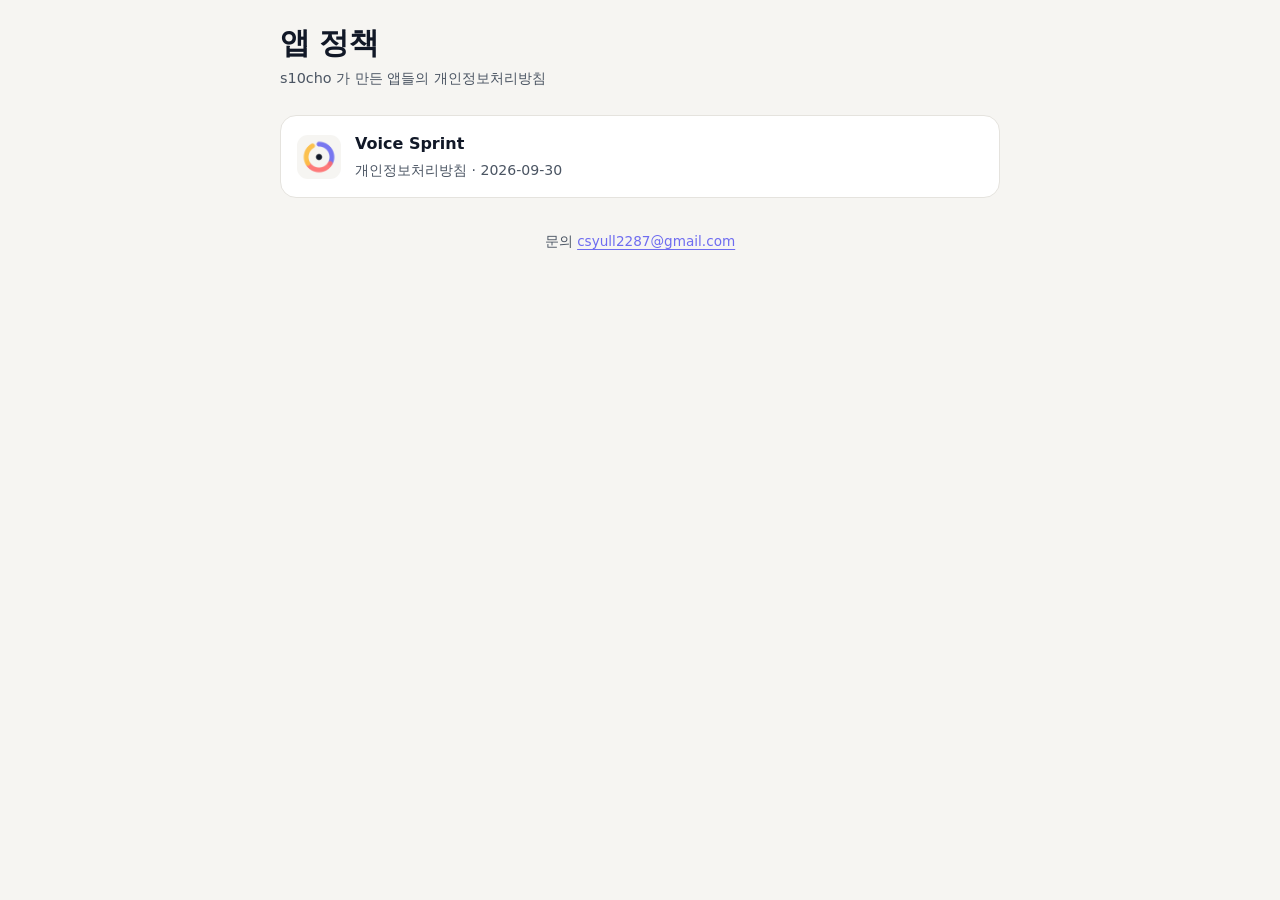
==== index.html @ 69106a21 "개인정보처리방침 공통 저장소 — 공통 스타일, 템플릿, Voice Sprint Co-Authored-By: Claude Opus 5.5 <noreply@anthropic.com>" ====
<!doctype html>
<html lang="ko">
<head>
<meta charset="utf-8">
<meta name="viewport" content="width=device-width, initial-scale=1">
<title>앱 정책 — s10cho</title>
<meta name="description" content="s10cho 가 만든 앱들의 개인정보처리방침">
<link rel="stylesheet" href="assets/style.css">
</head>
<body>
<div class="wrap">
  <header class="hero">
    <div>
      <h1>앱 정책</h1>
      <p class="meta">s10cho 가 만든 앱들의 개인정보처리방침</p>
    </div>
  </header>

  <ul class="apps">
    <li><a href="voice-sprint/privacy.html">
      <img src="voice-sprint/icon.png" alt="" width="44" height="44">
      <span><span class="name">Voice Sprint</span><span class="sub">개인정보처리방침 · 2026-09-30</span></span>
    </a></li>
  </ul>

  <footer>문의 <a href="mailto:csyull2287@gmail.com">csyull2287@gmail.com</a></footer>
</div>
</body>
</html>
---- assets/style.css ----
/* 앱 정책 페이지 공통 스타일.
   - 라이트 모드 고정: 스토어 심사자·이용자가 어떤 환경에서 열어도 같은 화면
   - 시스템 글꼴, 외부 요청 0 (정책 페이지 자체가 추적하지 않는다)
   - 앱별 색은 페이지의 --accent 한 가지로만 */
:root {
  color-scheme: light;
  --bg: #F6F5F2;
  --paper: #FFFFFF;
  --ink: #111827;
  --ink-soft: #4B5563;
  --line: #E5E3DE;
  --accent: #6E6CF0;
  --accent-wash: #EEEEFD;
}
* { box-sizing: border-box; }
html { -webkit-text-size-adjust: 100%; }
body {
  margin: 0;
  padding: 0 16px 72px;
  background: var(--bg);
  color: var(--ink);
  font: 16px/1.75 -apple-system, BlinkMacSystemFont, 'Apple SD Gothic Neo', 'Malgun Gothic', system-ui, sans-serif;
  word-break: keep-all;
  overflow-wrap: anywhere;
}
::selection { background: var(--accent-wash); }
a { color: var(--accent); text-underline-offset: 3px; }
a:focus-visible { outline: 2px solid var(--accent); outline-offset: 3px; border-radius: 4px; }
.wrap { max-width: 720px; margin-inline: auto; }

.top { padding: 24px 0 0; font-size: 0.9rem; }
.top a { color: var(--ink-soft); text-decoration: none; }
.top a:hover { color: var(--ink); }

header.hero { display: flex; align-items: center; gap: 16px; margin: 24px 0 20px; }
.mark { width: 64px; height: 64px; flex: none; border-radius: 16px; box-shadow: 0 4px 14px rgba(17, 24, 39, 0.10); }
.hero h1 { font-size: clamp(1.5rem, 5vw, 1.9rem); line-height: 1.25; margin: 0 0 4px; letter-spacing: -0.02em; }
.hero .meta { color: var(--ink-soft); font-size: 0.9rem; margin: 0; }

.lead { background: var(--accent-wash); border-radius: 16px; padding: 16px 18px; margin: 0 0 14px; }
.chips { display: flex; flex-wrap: wrap; gap: 8px; margin: 0 0 28px; padding: 0; list-style: none; }
.chips li { font-size: 0.85rem; font-weight: 600; background: var(--paper); border: 1px solid var(--line); border-radius: 999px; padding: 4px 12px; }

section.card { background: var(--paper); border: 1px solid var(--line); border-radius: 16px; padding: 18px 20px; margin: 0 0 12px; }
section.card h2 { font-size: 1.05rem; margin: 0 0 6px; display: flex; gap: 10px; align-items: baseline; }
section.card h2 .n { color: var(--accent); font-variant-numeric: tabular-nums; }
section.card p, section.card ul { margin: 0 0 8px; }
section.card p:last-child, section.card ul:last-child { margin-bottom: 0; }
section.card ul { padding-left: 1.1em; }
section.card li + li { margin-top: 4px; }
.note { background: var(--bg); border-radius: 12px; padding: 10px 14px; color: var(--ink-soft); }

hr.lang { border: 0; border-top: 1px solid var(--line); margin: 40px 0 8px; }
footer { color: var(--ink-soft); font-size: 0.85rem; margin-top: 32px; text-align: center; }

/* 앱 목록 (index) */
ul.apps { list-style: none; padding: 0; margin: 24px 0; }
ul.apps li a { display: flex; align-items: center; gap: 14px; background: var(--paper); border: 1px solid var(--line); border-radius: 16px; padding: 14px 16px; margin-bottom: 10px; color: var(--ink); text-decoration: none; min-height: 48px; }
ul.apps li a:hover { border-color: var(--ink-soft); }
ul.apps img { width: 44px; height: 44px; border-radius: 11px; }
ul.apps .name { font-weight: 600; }
ul.apps .sub { color: var(--ink-soft); font-size: 0.88rem; display: block; }
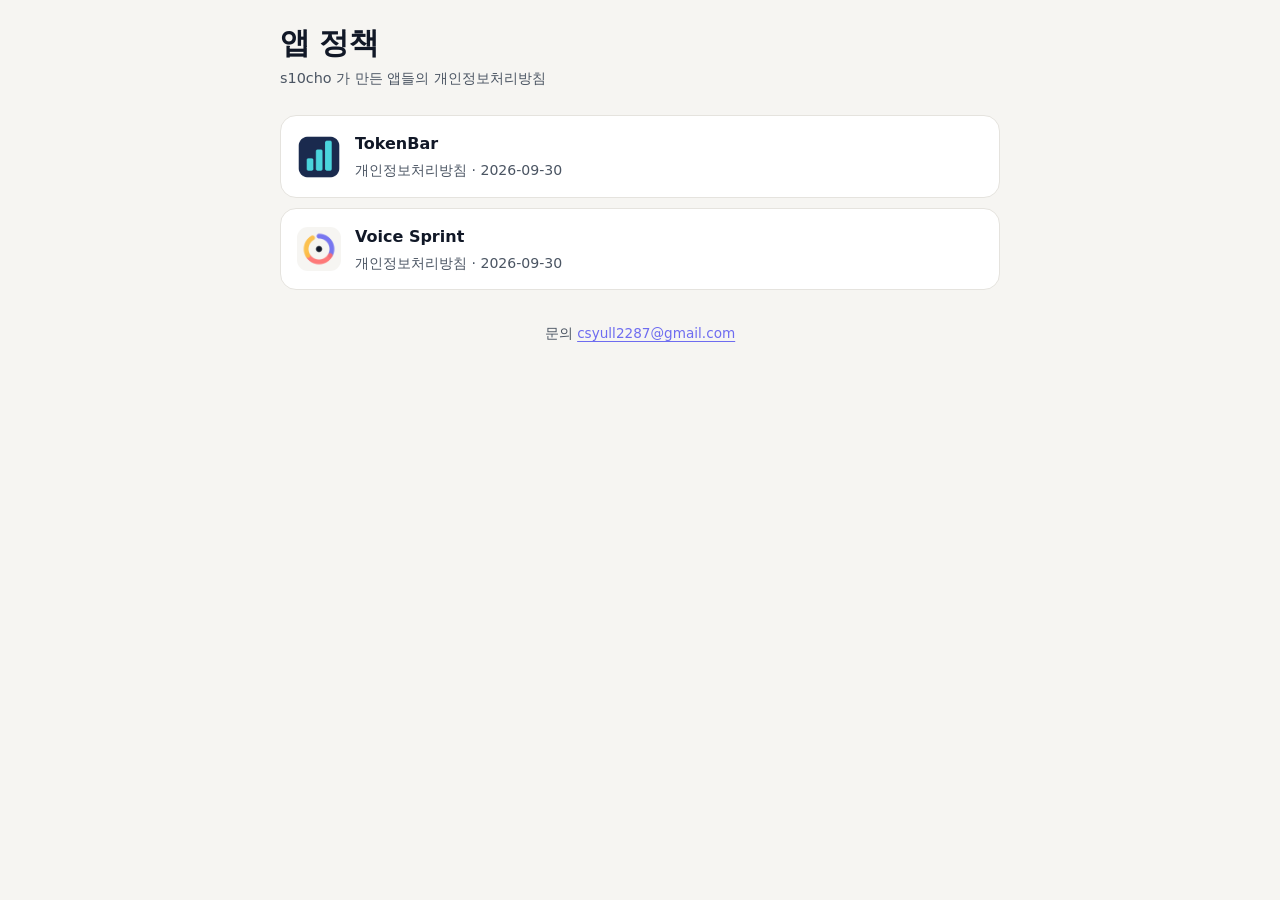
==== commit cbc71b96: "Give TokenBar reviewers and users an accurate public privacy page The sandboxed app reads only user-" ====
--- a/index.html
+++ b/index.html
@@ -17,6 +17,10 @@
   </header>
 
   <ul class="apps">
+    <li><a href="tokenbar/privacy.html">
+      <img src="tokenbar/icon.png" alt="" width="44" height="44">
+      <span><span class="name">TokenBar</span><span class="sub">개인정보처리방침 · 2026-09-30</span></span>
+    </a></li>
     <li><a href="voice-sprint/privacy.html">
       <img src="voice-sprint/icon.png" alt="" width="44" height="44">
       <span><span class="name">Voice Sprint</span><span class="sub">개인정보처리방침 · 2026-09-30</span></span>
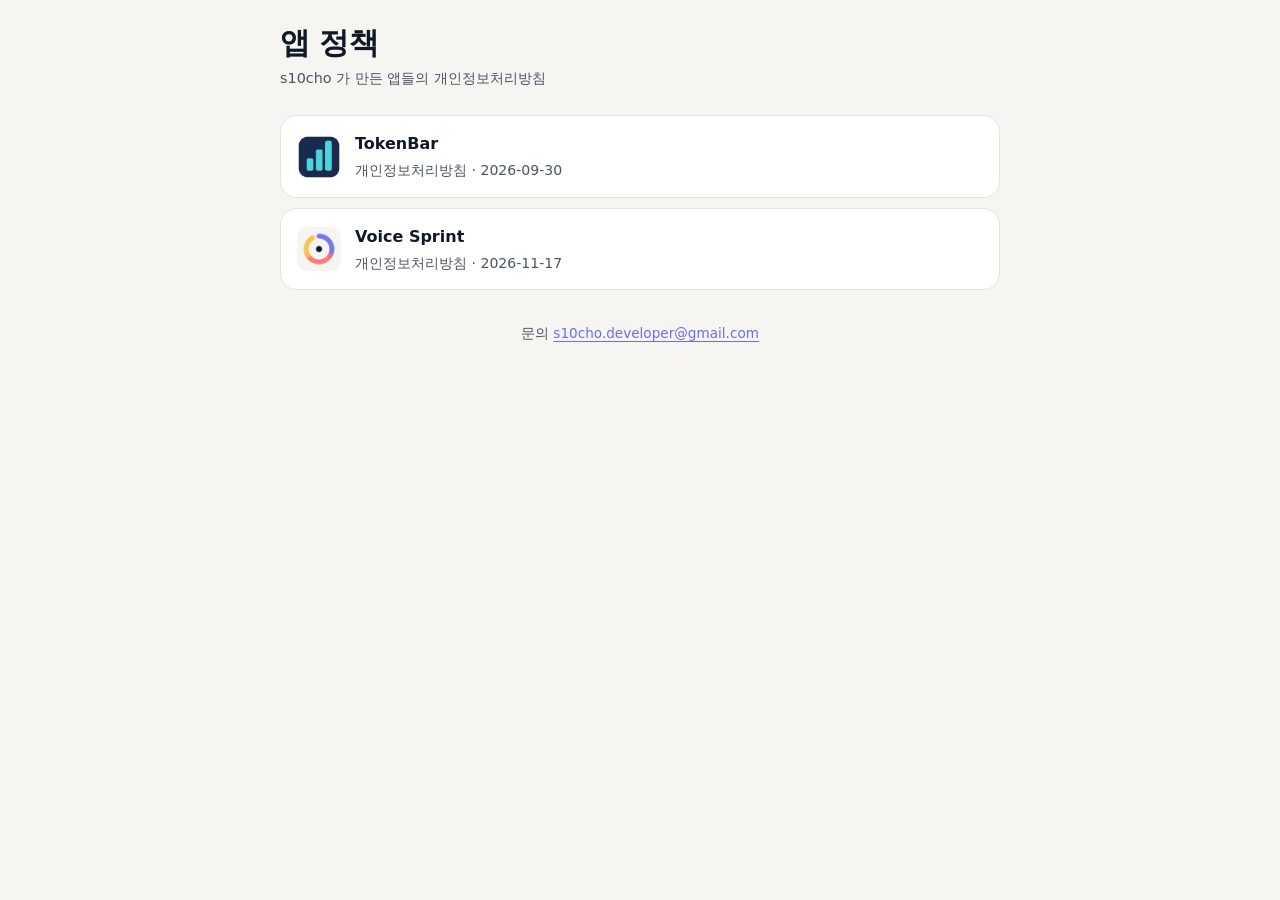
==== commit 60dbb237: "Route policy inquiries to the dedicated developer mailbox Use the requested support address in curre" ====
--- a/index.html
+++ b/index.html
@@ -23,11 +23,11 @@
     </a></li>
     <li><a href="voice-sprint/privacy.html">
       <img src="voice-sprint/icon.png" alt="" width="44" height="44">
-      <span><span class="name">Voice Sprint</span><span class="sub">개인정보처리방침 · 2026-09-30</span></span>
+      <span><span class="name">Voice Sprint</span><span class="sub">개인정보처리방침 · 2026-11-17</span></span>
     </a></li>
   </ul>
 
-  <footer>문의 <a href="mailto:csyull2287@gmail.com">csyull2287@gmail.com</a></footer>
+  <footer>문의 <a href="mailto:s10cho.developer@gmail.com">s10cho.developer@gmail.com</a></footer>
 </div>
 </body>
 </html>
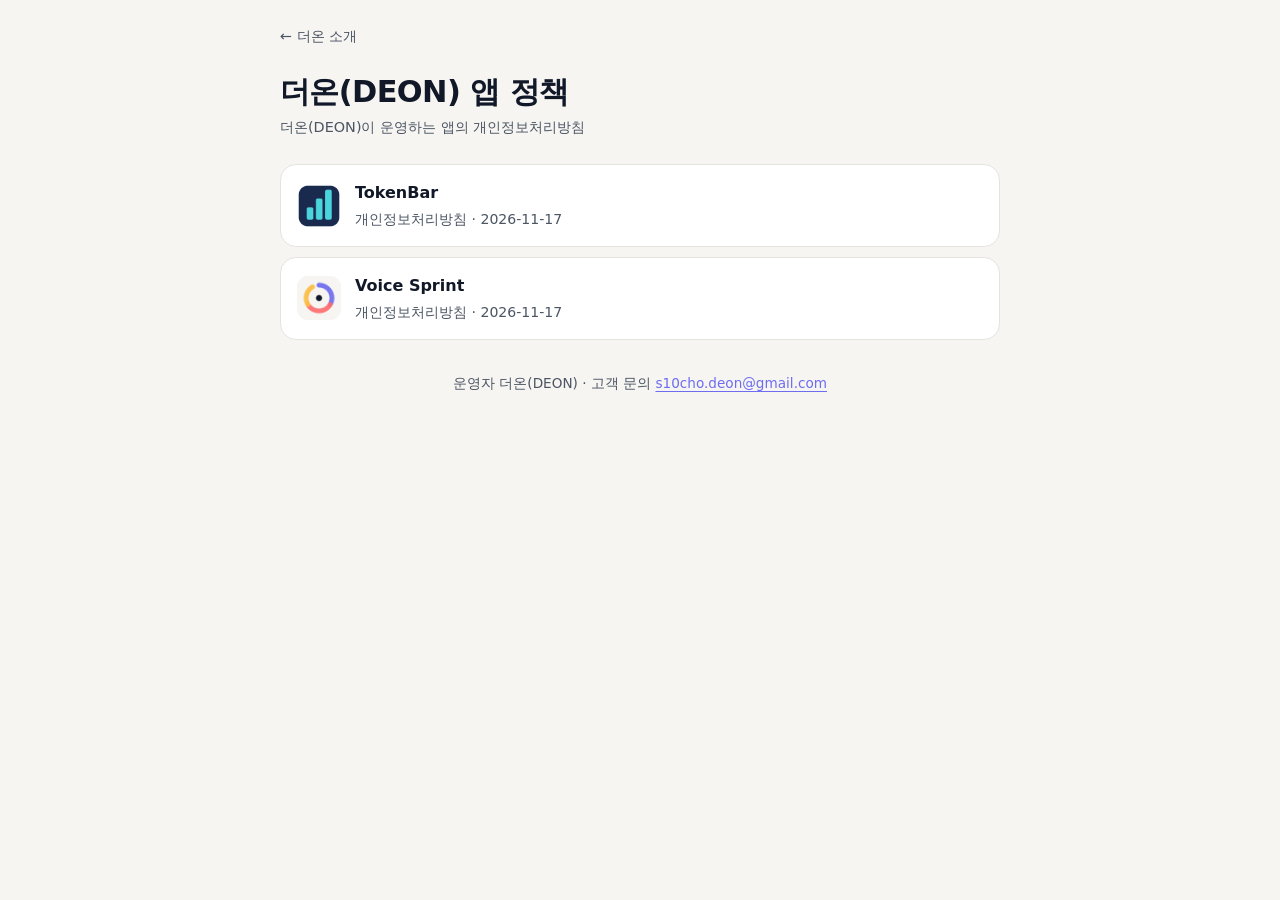
==== commit c65b538e: "Route customer inquiries to the DEON support mailbox Identify DEON as the app operator and direct cu" ====
--- a/index.html
+++ b/index.html
@@ -3,23 +3,24 @@
 <head>
 <meta charset="utf-8">
 <meta name="viewport" content="width=device-width, initial-scale=1">
-<title>앱 정책 — s10cho</title>
-<meta name="description" content="s10cho 가 만든 앱들의 개인정보처리방침">
+<title>앱 정책 — 더온(DEON)</title>
+<meta name="description" content="더온(DEON)이 운영하는 앱의 개인정보처리방침">
 <link rel="stylesheet" href="assets/style.css">
 </head>
 <body>
 <div class="wrap">
+  <nav class="top"><a href="https://s10cho.github.io/deon/">← 더온 소개</a></nav>
   <header class="hero">
     <div>
-      <h1>앱 정책</h1>
-      <p class="meta">s10cho 가 만든 앱들의 개인정보처리방침</p>
+      <h1>더온(DEON) 앱 정책</h1>
+      <p class="meta">더온(DEON)이 운영하는 앱의 개인정보처리방침</p>
     </div>
   </header>
 
   <ul class="apps">
     <li><a href="tokenbar/privacy.html">
       <img src="tokenbar/icon.png" alt="" width="44" height="44">
-      <span><span class="name">TokenBar</span><span class="sub">개인정보처리방침 · 2026-09-30</span></span>
+      <span><span class="name">TokenBar</span><span class="sub">개인정보처리방침 · 2026-11-17</span></span>
     </a></li>
     <li><a href="voice-sprint/privacy.html">
       <img src="voice-sprint/icon.png" alt="" width="44" height="44">
@@ -27,7 +28,7 @@
     </a></li>
   </ul>
 
-  <footer>문의 <a href="mailto:s10cho.developer@gmail.com">s10cho.developer@gmail.com</a></footer>
+  <footer>운영자 더온(DEON) · 고객 문의 <a href="mailto:s10cho.deon@gmail.com">s10cho.deon@gmail.com</a></footer>
 </div>
 </body>
 </html>
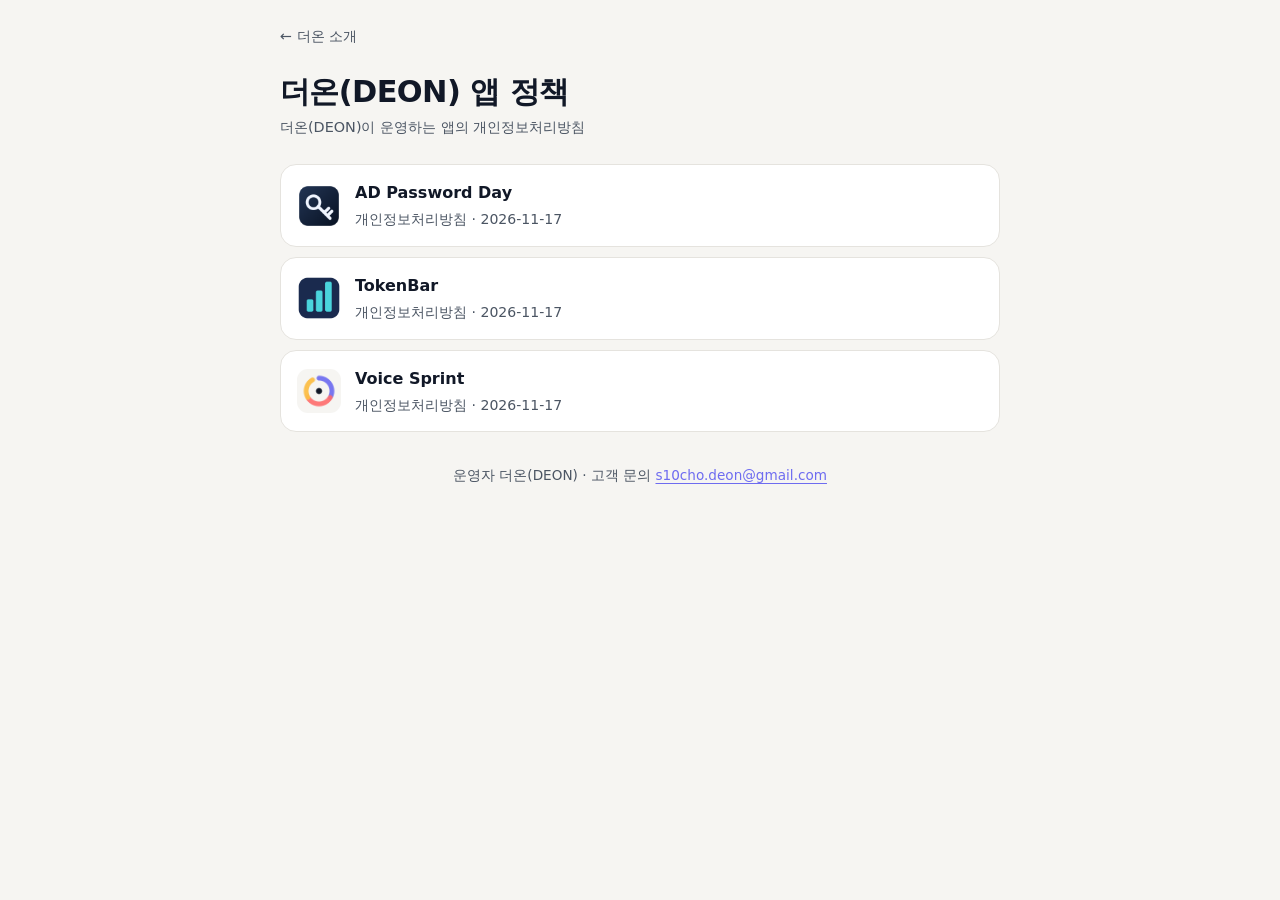
==== commit 89da3a2e: "Make AD Password Day review information publicly reachable Publish introduction, bilingual privacy, " ====
--- a/index.html
+++ b/index.html
@@ -18,6 +18,10 @@
   </header>
 
   <ul class="apps">
+    <li><a href="ad-password-day/privacy.html">
+      <img src="ad-password-day/icon.png" alt="" width="44" height="44">
+      <span><span class="name">AD Password Day</span><span class="sub">개인정보처리방침 · 2026-11-17</span></span>
+    </a></li>
     <li><a href="tokenbar/privacy.html">
       <img src="tokenbar/icon.png" alt="" width="44" height="44">
       <span><span class="name">TokenBar</span><span class="sub">개인정보처리방침 · 2026-11-17</span></span>
